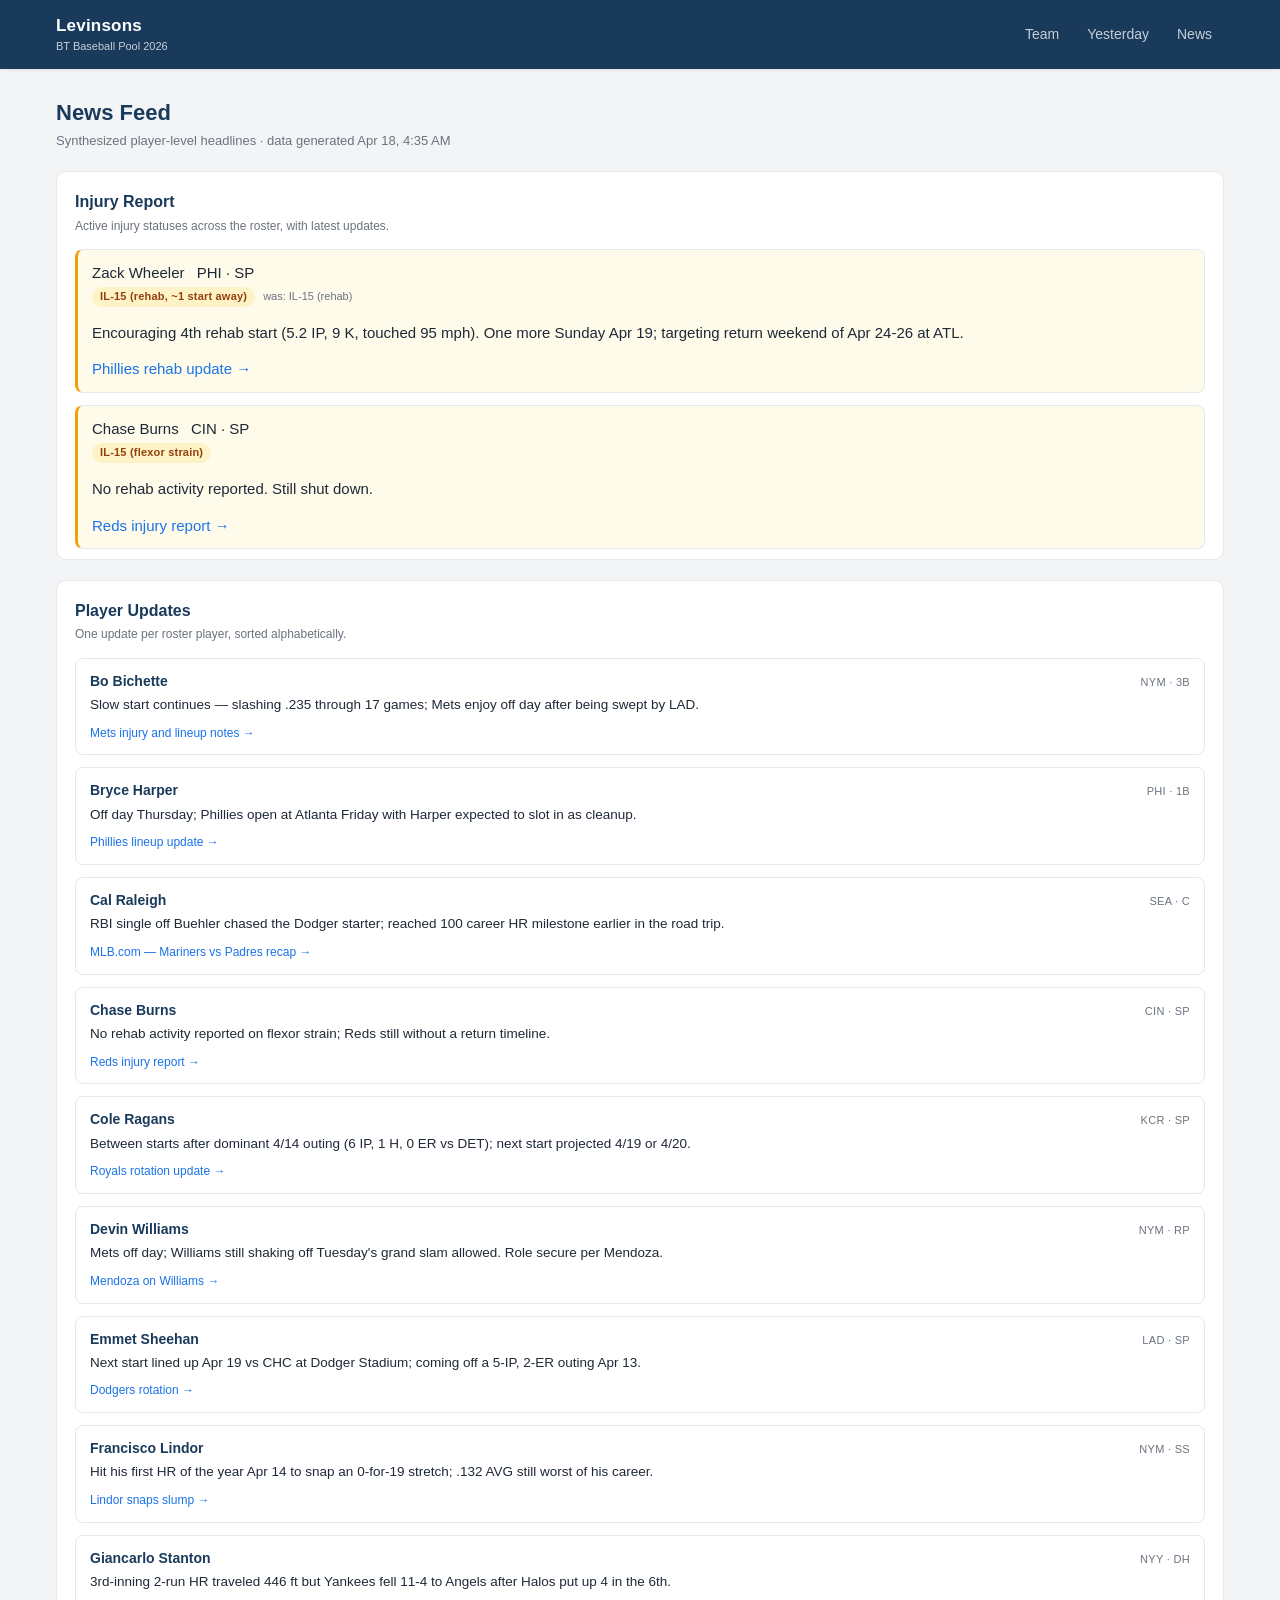
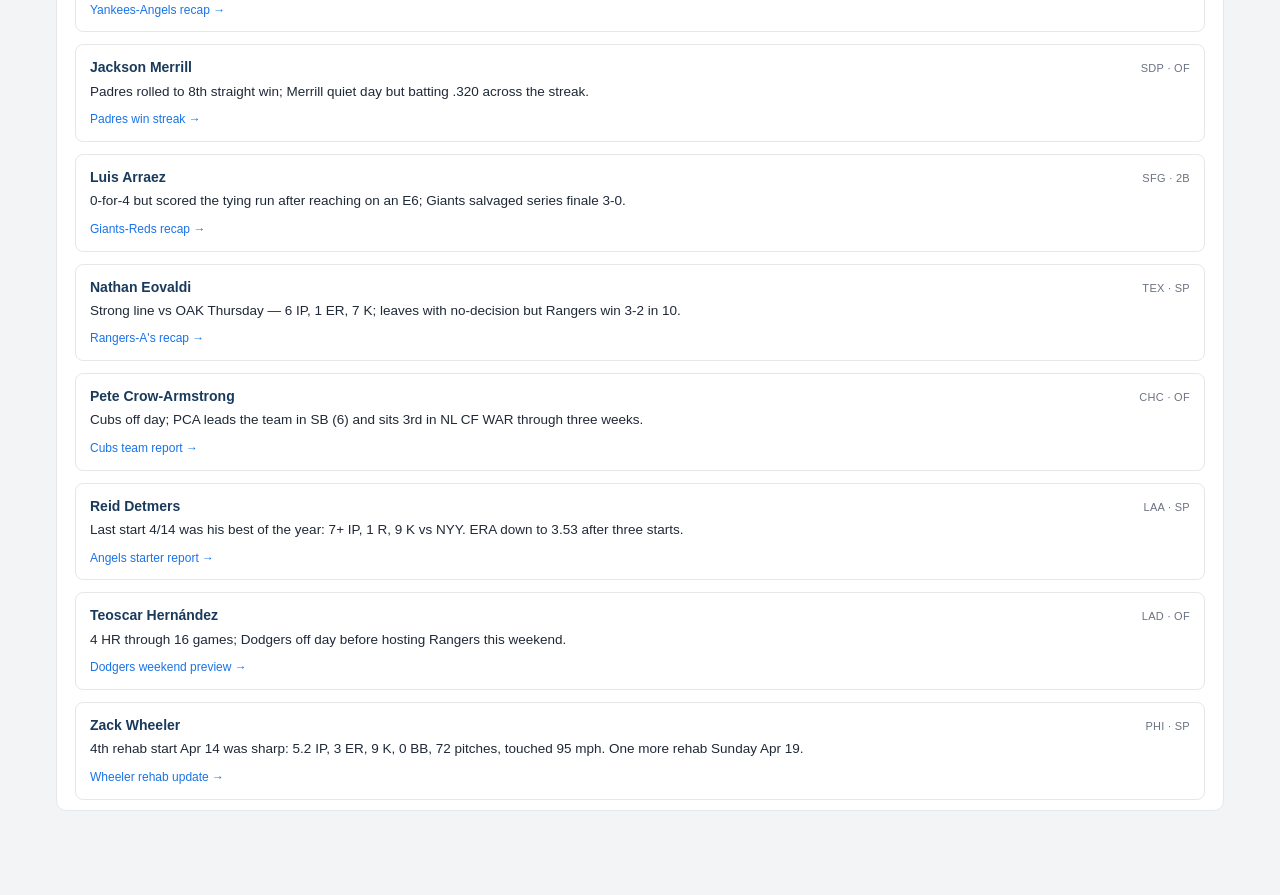
==== web/news.html @ e21df4ab "Add web interface and structured daily data pipeline - Three-view static site (Team / Yesterday / Ne" ====
<!DOCTYPE html>
<html lang="en">
<head>
  <meta charset="UTF-8" />
  <meta name="viewport" content="width=device-width, initial-scale=1.0" />
  <title>News — BT Baseball Pool 2026</title>
  <link rel="stylesheet" href="/web/assets/styles.css" />
</head>
<body>
  <header class="site-header">
    <div class="site-header-inner">
      <div class="brand">Levinsons <small>BT Baseball Pool 2026</small></div>
      <nav class="tabs">
        <a href="/">Team</a>
        <a href="/yesterday">Yesterday</a>
        <a href="/news">News</a>
      </nav>
    </div>
  </header>

  <main class="shell">
    <h1 class="page-title">News Feed</h1>
    <p class="page-sub" id="page-sub">Synthesized player-level headlines from the last 24 hours</p>

    <div id="injuries-section" class="section">
      <h2>Injury Report</h2>
      <p class="section-sub">Active injury statuses across the roster, with latest updates.</p>
      <div id="injuries-list"><div class="loader">Loading…</div></div>
    </div>

    <div id="players-section" class="section">
      <h2>Player Updates</h2>
      <p class="section-sub">One update per roster player, sorted alphabetically.</p>
      <div id="players-list" class="news-grid"><div class="loader">Loading…</div></div>
    </div>
  </main>

  <script src="/web/assets/shared.js"></script>
  <script src="/web/assets/news.js"></script>
</body>
</html>
---- web/assets/styles.css ----
:root {
  --navy: #1a3a5c;
  --navy-soft: #e8f0fe;
  --ink: #1f2937;
  --muted: #6b7280;
  --dim: #9ca3af;
  --border: #e5e7eb;
  --row-zebra: #fafafa;
  --dnp-bg: #f9fafb;
  --accent: #1a73e8;
  --good: #059669;
  --bad: #dc2626;
  --bg: #ffffff;
  --panel: #ffffff;
}

* { box-sizing: border-box; }

html, body {
  margin: 0;
  padding: 0;
  background: #f3f4f6;
  color: var(--ink);
  font-family: -apple-system, BlinkMacSystemFont, "Segoe UI", Roboto, "Helvetica Neue", Arial, sans-serif;
  font-size: 15px;
  line-height: 1.45;
  -webkit-font-smoothing: antialiased;
}

a { color: var(--accent); text-decoration: none; }
a:hover { text-decoration: underline; }

/* ---------- Layout ---------- */
.shell {
  max-width: 1200px;
  margin: 0 auto;
  padding: 0 16px 64px;
}

.site-header {
  background: var(--navy);
  color: #fff;
  padding: 14px 0;
  position: sticky;
  top: 0;
  z-index: 10;
  box-shadow: 0 1px 3px rgba(0,0,0,0.08);
}
.site-header-inner {
  max-width: 1200px;
  margin: 0 auto;
  padding: 0 16px;
  display: flex;
  align-items: center;
  justify-content: space-between;
  gap: 12px;
  flex-wrap: wrap;
}
.brand {
  font-weight: 700;
  font-size: 17px;
  letter-spacing: 0.2px;
}
.brand small {
  display: block;
  font-weight: 400;
  font-size: 11px;
  opacity: 0.75;
  letter-spacing: 0;
}
nav.tabs {
  display: flex;
  gap: 4px;
  flex-wrap: wrap;
}
nav.tabs a {
  color: rgba(255,255,255,0.75);
  padding: 6px 12px;
  border-radius: 6px;
  font-size: 14px;
  font-weight: 500;
  text-decoration: none;
  transition: background 0.15s, color 0.15s;
}
nav.tabs a:hover {
  background: rgba(255,255,255,0.08);
  color: #fff;
  text-decoration: none;
}
nav.tabs a.active {
  background: rgba(255,255,255,0.14);
  color: #fff;
}

.page-title {
  font-size: 22px;
  font-weight: 700;
  color: var(--navy);
  margin: 28px 0 4px;
}
.page-sub {
  color: var(--muted);
  font-size: 13px;
  margin: 0 0 20px;
}

.section {
  background: var(--panel);
  border: 1px solid var(--border);
  border-radius: 10px;
  padding: 18px 18px 10px;
  margin-bottom: 20px;
}
.section h2 {
  color: var(--navy);
  font-size: 16px;
  font-weight: 700;
  margin: 0 0 4px;
}
.section .section-sub {
  color: var(--muted);
  font-size: 12px;
  margin: 0 0 14px;
}

/* ---------- Tables (desktop/tablet) ---------- */
.table-wrap { overflow-x: auto; }
table.data {
  width: 100%;
  border-collapse: collapse;
  font-size: 13.5px;
}
table.data th, table.data td {
  padding: 9px 10px;
  text-align: left;
  border-bottom: 1px solid var(--border);
  white-space: nowrap;
}
table.data th {
  background: #f5f7fa;
  font-weight: 600;
  color: #374151;
  border-bottom: 2px solid var(--border);
  font-size: 12px;
  text-transform: uppercase;
  letter-spacing: 0.3px;
}
table.data td.num, table.data th.num { text-align: right; font-variant-numeric: tabular-nums; }
table.data tr.dnp td { color: var(--dim); background: var(--dnp-bg); }
table.data tr.total td {
  border-top: 2px solid var(--navy);
  background: var(--navy-soft);
  font-weight: 700;
  color: var(--ink);
}
.player-cell strong { font-weight: 600; }
.player-cell small { display: block; color: var(--muted); font-size: 11px; font-weight: 400; }

.dnp-badge {
  display: inline-block;
  padding: 1px 7px;
  border-radius: 10px;
  background: #eef0f3;
  color: var(--muted);
  font-size: 11px;
  font-weight: 500;
  letter-spacing: 0.2px;
}

/* ---------- News view ---------- */
.news-grid {
  display: grid;
  grid-template-columns: 1fr;
  gap: 12px;
}
.news-card {
  border: 1px solid var(--border);
  border-radius: 8px;
  padding: 12px 14px;
  background: #fff;
}
.news-card .head {
  display: flex;
  justify-content: space-between;
  align-items: baseline;
  gap: 10px;
  margin-bottom: 4px;
}
.news-card .name {
  font-weight: 600;
  color: var(--navy);
  font-size: 14px;
}
.news-card .meta {
  color: var(--muted);
  font-size: 11px;
  text-transform: uppercase;
  letter-spacing: 0.3px;
}
.news-card p {
  margin: 4px 0 6px;
  font-size: 13.5px;
  color: var(--ink);
}
.news-card .sources a {
  font-size: 12px;
  margin-right: 10px;
}

.injury-card {
  border: 1px solid var(--border);
  border-left: 3px solid #f59e0b;
  border-radius: 8px;
  padding: 12px 14px;
  background: #fffbeb;
}
.injury-card .status {
  display: inline-block;
  padding: 2px 8px;
  border-radius: 10px;
  background: #fef3c7;
  color: #92400e;
  font-size: 11px;
  font-weight: 600;
  letter-spacing: 0.2px;
}
.injury-card .prev-status {
  color: var(--muted);
  font-size: 11px;
  margin-left: 8px;
}

.empty-state {
  color: var(--muted);
  padding: 20px;
  text-align: center;
  font-style: italic;
}

.loader {
  color: var(--muted);
  padding: 30px 10px;
  text-align: center;
  font-size: 13px;
}

.footer {
  color: var(--muted);
  font-size: 12px;
  margin-top: 24px;
  padding: 16px 4px;
  border-top: 1px solid var(--border);
}

/* ---------- Mobile: below 768px, tables collapse to cards ---------- */
@media (max-width: 767px) {
  .shell { padding: 0 10px 48px; }
  .page-title { font-size: 19px; }
  .section { padding: 14px 12px 8px; }

  table.data thead { display: none; }
  table.data, table.data tbody, table.data tr, table.data td { display: block; width: 100%; }
  table.data tr {
    border: 1px solid var(--border);
    border-radius: 8px;
    margin-bottom: 10px;
    padding: 8px 10px;
    background: #fff;
  }
  table.data tr.dnp { background: var(--dnp-bg); }
  table.data tr.total {
    background: var(--navy-soft);
    border-color: var(--navy);
  }
  table.data td {
    padding: 4px 0;
    border: none;
    white-space: normal;
    display: flex;
    justify-content: space-between;
    gap: 12px;
  }
  table.data td::before {
    content: attr(data-label);
    color: var(--muted);
    font-size: 11px;
    text-transform: uppercase;
    letter-spacing: 0.3px;
    font-weight: 600;
    flex-shrink: 0;
  }
  table.data td.num, table.data td:first-child { text-align: left; }
  table.data td:first-child::before { display: none; }
  table.data td:first-child {
    border-bottom: 1px solid var(--border);
    padding-bottom: 6px;
    margin-bottom: 4px;
    display: block;
  }
  table.data td[colspan] { color: var(--muted); font-style: italic; }
  table.data td[colspan]::before { content: ""; display: none; }
}
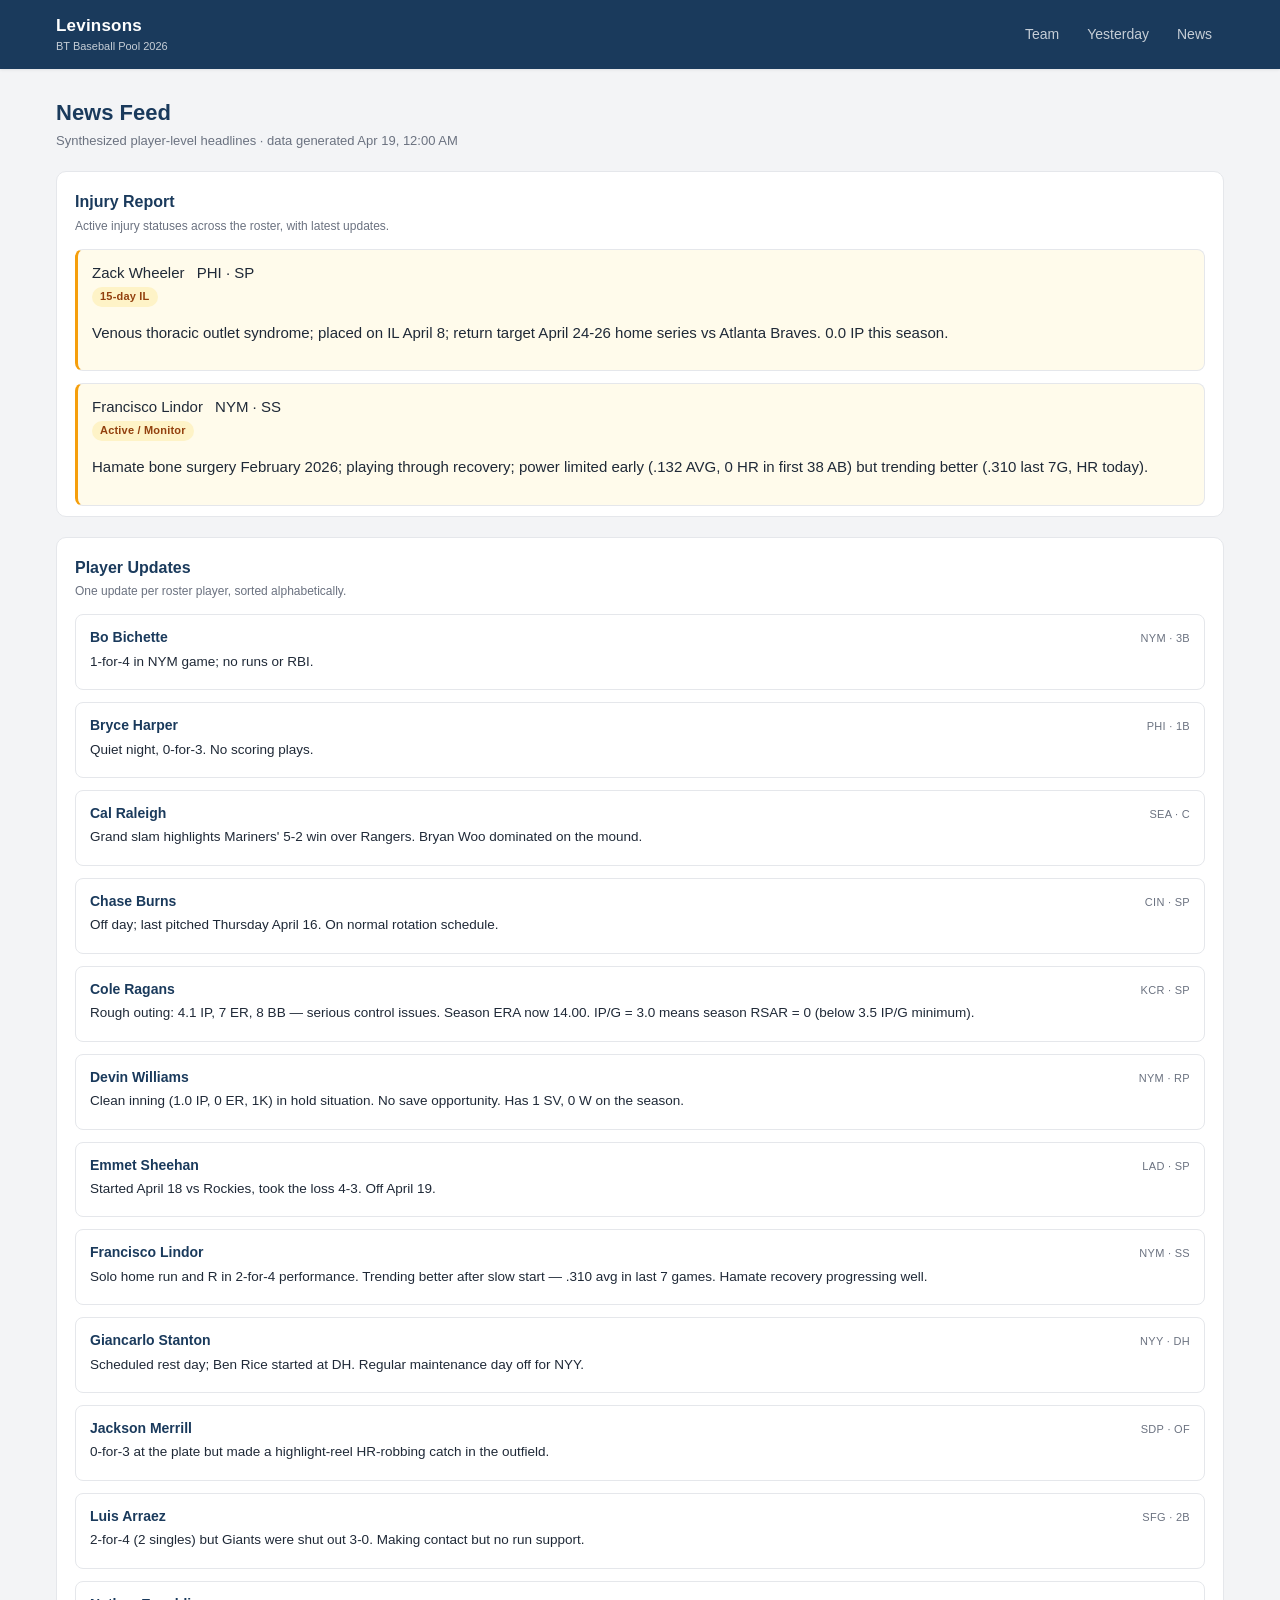
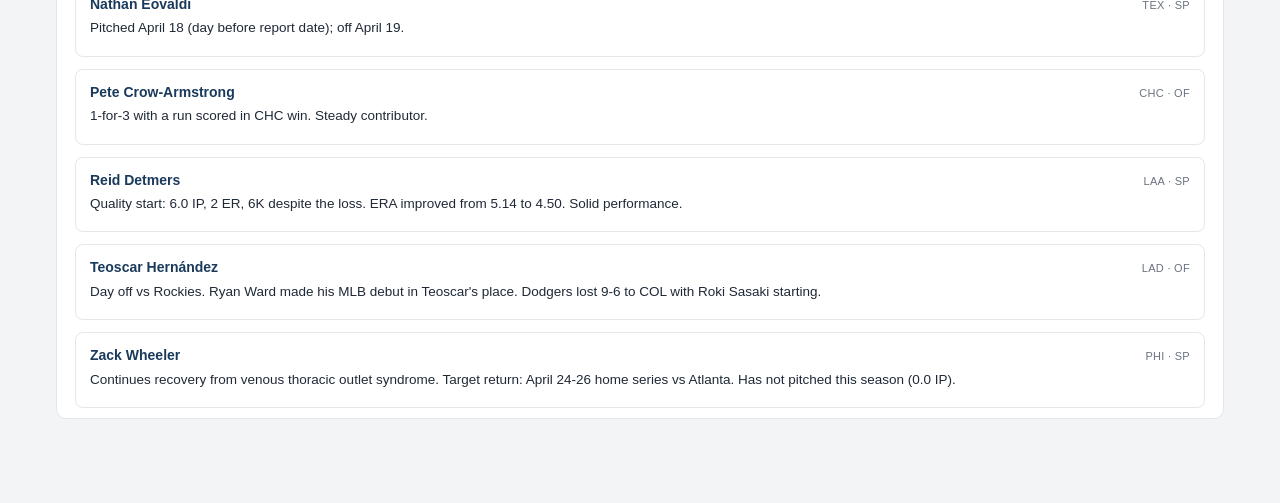
==== commit 63cc767b: "Add baseball emoji favicon Co-Authored-By: Claude Opus 4.7 (1M context) <noreply@anthropic.com>" ====
--- a/web/news.html
+++ b/web/news.html
@@ -4,6 +4,7 @@
   <meta charset="UTF-8" />
   <meta name="viewport" content="width=device-width, initial-scale=1.0" />
   <title>News — BT Baseball Pool 2026</title>
+  <link rel="icon" type="image/svg+xml" href="/favicon.svg" />
   <link rel="stylesheet" href="/web/assets/styles.css" />
 </head>
 <body>
